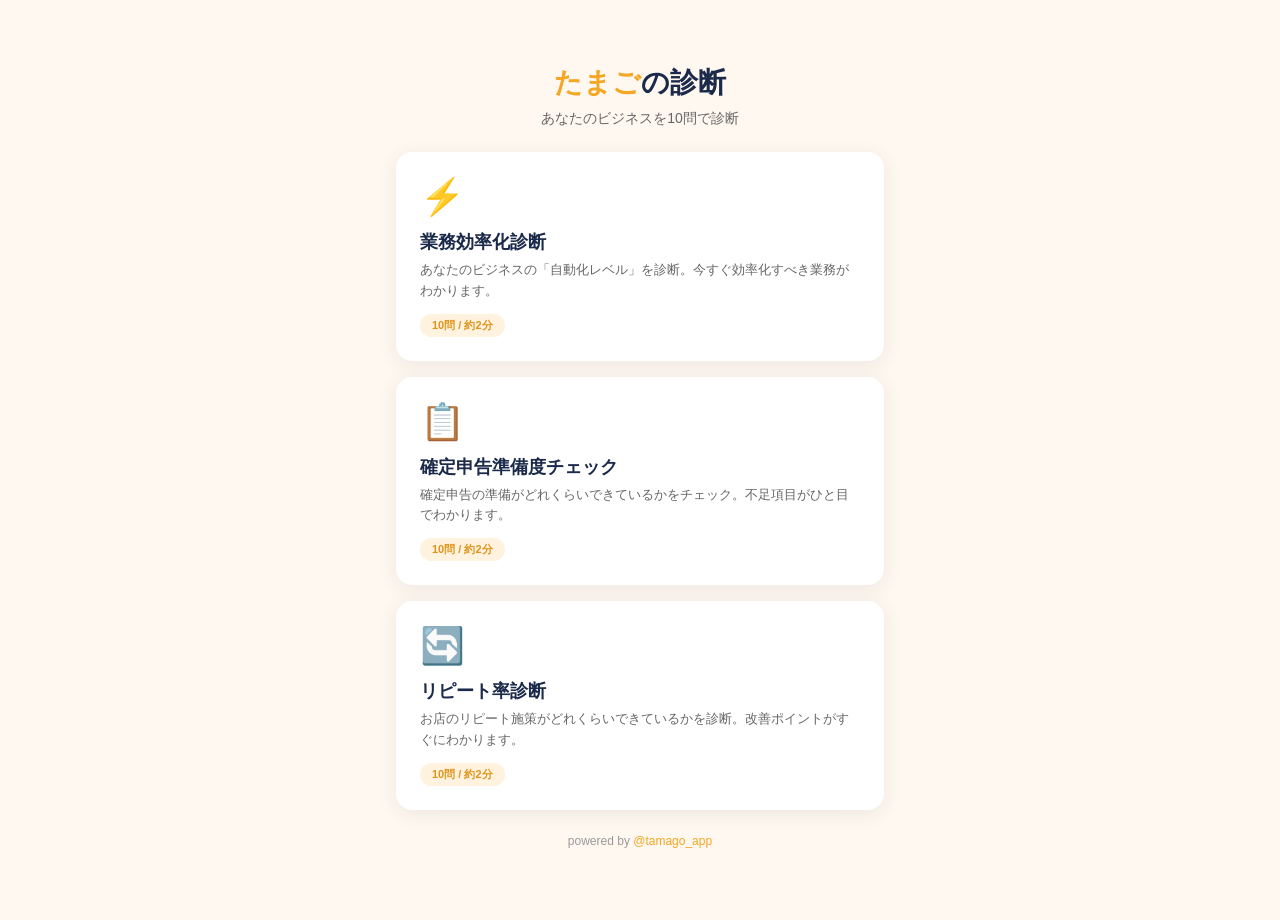
==== index.html @ e2fc1c38 "診断アプリ3本の初期実装 業務効率化診断・確定申告準備度チェック・リピート率診断の3アプリを Vanilla HTML/JS/CSSで実装。共通の診断エンジン・シェア機能・LIFFスタブを share" ====
<!DOCTYPE html>
<html lang="ja">
<head>
  <meta charset="UTF-8">
  <meta name="viewport" content="width=device-width, initial-scale=1.0">
  <title>たまごの診断 | ビジネス診断アプリ</title>
  <meta name="description" content="あなたのビジネスを10問で診断！業務効率化・確定申告・リピート率、3つの診断をお試しください。">
  <meta property="og:title" content="たまごの診断 | ビジネス診断アプリ">
  <meta property="og:description" content="あなたのビジネスを10問で診断！3つの無料診断をお試しください。">
  <meta property="og:type" content="website">
  <link rel="stylesheet" href="style.css">
</head>
<body>
  <div class="screen">
    <div class="container">
      <div class="top-hero">
        <h1 class="top-logo"><span>たまご</span>の診断</h1>
        <p class="top-subtitle">あなたのビジネスを10問で診断</p>
      </div>

      <div class="app-cards">
        <a href="apps/efficiency/" class="app-card">
          <div class="app-card-icon">⚡</div>
          <h2 class="app-card-title">業務効率化診断</h2>
          <p class="app-card-desc">あなたのビジネスの「自動化レベル」を診断。今すぐ効率化すべき業務がわかります。</p>
          <span class="app-card-tag">10問 / 約2分</span>
        </a>

        <a href="apps/tax-prep/" class="app-card">
          <div class="app-card-icon">📋</div>
          <h2 class="app-card-title">確定申告準備度チェック</h2>
          <p class="app-card-desc">確定申告の準備がどれくらいできているかをチェック。不足項目がひと目でわかります。</p>
          <span class="app-card-tag">10問 / 約2分</span>
        </a>

        <a href="apps/repeat-rate/" class="app-card">
          <div class="app-card-icon">🔄</div>
          <h2 class="app-card-title">リピート率診断</h2>
          <p class="app-card-desc">お店のリピート施策がどれくらいできているかを診断。改善ポイントがすぐにわかります。</p>
          <span class="app-card-tag">10問 / 約2分</span>
        </a>
      </div>

      <div class="footer">
        <p>powered by <a href="https://www.instagram.com/tamago_app" target="_blank" rel="noopener">@tamago_app</a></p>
      </div>
    </div>
  </div>
</body>
</html>
---- style.css ----
/* === リセット・ベース === */
* {
  margin: 0;
  padding: 0;
  box-sizing: border-box;
}

:root {
  --primary: #F5A623;
  --primary-dark: #E0941A;
  --secondary: #1B2A4A;
  --bg: #FFF8F0;
  --success: #27AE60;
  --danger: #E74C3C;
  --text: #333;
  --text-light: #666;
  --border: #E8DDD2;
  --card-bg: #fff;
  --shadow: 0 4px 20px rgba(27, 42, 74, 0.08);
}

body {
  font-family: -apple-system, BlinkMacSystemFont, 'Hiragino Sans', 'Hiragino Kaku Gothic ProN', Meiryo, sans-serif;
  background: var(--bg);
  color: var(--text);
  min-height: 100vh;
}

.hidden {
  display: none !important;
}

/* === 共通レイアウト === */
.screen {
  min-height: 100vh;
  display: flex;
  align-items: center;
  justify-content: center;
  padding: 24px 0;
}

.container {
  width: 100%;
  max-width: 520px;
  margin: 0 auto;
  padding: 0 16px 24px;
}

/* === ボタン === */
.btn {
  display: inline-block;
  padding: 14px 32px;
  border: none;
  border-radius: 30px;
  font-size: 16px;
  font-weight: 700;
  cursor: pointer;
  transition: transform 0.15s, box-shadow 0.15s;
  text-align: center;
  text-decoration: none;
}

.btn:hover {
  transform: translateY(-2px);
  box-shadow: 0 4px 12px rgba(0, 0, 0, 0.15);
}

.btn:active {
  transform: scale(0.97);
}

.btn-primary {
  background: var(--primary);
  color: #fff;
}

.btn-primary:hover {
  background: var(--primary-dark);
}

.btn-secondary {
  background: #E8EDF2;
  color: #555;
}

.btn-outline {
  background: #fff;
  color: var(--primary);
  border: 2px solid var(--primary);
}

.btn-outline:hover {
  background: var(--primary);
  color: #fff;
}

/* === トップページ（選択画面） === */
.top-hero {
  text-align: center;
  padding: 40px 0 24px;
}

.top-logo {
  font-size: 28px;
  font-weight: 800;
  color: var(--secondary);
  margin-bottom: 8px;
}

.top-logo span {
  color: var(--primary);
}

.top-subtitle {
  font-size: 14px;
  color: var(--text-light);
}

.app-cards {
  display: flex;
  flex-direction: column;
  gap: 16px;
}

.app-card {
  background: var(--card-bg);
  border-radius: 16px;
  padding: 24px;
  box-shadow: var(--shadow);
  text-decoration: none;
  color: inherit;
  transition: transform 0.2s, box-shadow 0.2s;
  display: block;
}

.app-card:hover {
  transform: translateY(-3px);
  box-shadow: 0 8px 28px rgba(27, 42, 74, 0.12);
}

.app-card-icon {
  font-size: 36px;
  margin-bottom: 12px;
}

.app-card-title {
  font-size: 18px;
  font-weight: 700;
  color: var(--secondary);
  margin-bottom: 6px;
}

.app-card-desc {
  font-size: 13px;
  color: var(--text-light);
  line-height: 1.6;
}

.app-card-tag {
  display: inline-block;
  margin-top: 12px;
  padding: 4px 12px;
  background: #FFF3E0;
  color: var(--primary-dark);
  font-size: 11px;
  font-weight: 700;
  border-radius: 20px;
}

/* === 診断アプリ共通: イントロ画面 === */
.intro-card {
  background: var(--card-bg);
  border-radius: 16px;
  padding: 32px 24px;
  text-align: center;
  box-shadow: var(--shadow);
}

.intro-icon {
  font-size: 48px;
  margin-bottom: 16px;
}

.intro-title {
  font-size: 22px;
  font-weight: 800;
  color: var(--secondary);
  margin-bottom: 8px;
}

.intro-desc {
  font-size: 14px;
  color: var(--text-light);
  line-height: 1.7;
  margin-bottom: 24px;
}

.intro-meta {
  display: flex;
  justify-content: center;
  gap: 16px;
  margin-bottom: 24px;
  font-size: 13px;
  color: var(--text-light);
}

.intro-meta span {
  display: flex;
  align-items: center;
  gap: 4px;
}

.start-btn {
  width: 100%;
  max-width: 280px;
  font-size: 17px;
  padding: 16px 32px;
}

/* === 診断アプリ共通: クイズ画面 === */
.quiz-header {
  padding: 16px 0;
}

.progress-info {
  text-align: center;
  font-size: 14px;
  font-weight: 700;
  color: var(--primary-dark);
  margin-bottom: 8px;
}

.progress-bar {
  width: 100%;
  height: 8px;
  background: var(--border);
  border-radius: 4px;
  overflow: hidden;
}

.progress-fill {
  height: 100%;
  background: linear-gradient(90deg, var(--primary), #FFD180);
  border-radius: 4px;
  transition: width 0.4s ease;
  width: 0%;
}

.quiz-body {
  background: var(--card-bg);
  border-radius: 16px;
  padding: 24px;
  box-shadow: var(--shadow);
  text-align: center;
}

.question-category {
  display: inline-block;
  background: var(--secondary);
  color: #fff;
  font-size: 11px;
  font-weight: 700;
  padding: 4px 14px;
  border-radius: 20px;
  margin-bottom: 16px;
}

.question-text {
  font-size: 17px;
  font-weight: 700;
  line-height: 1.6;
  margin-bottom: 24px;
  color: var(--text);
}

.choices-container {
  display: flex;
  flex-direction: column;
  gap: 10px;
}

.choice-btn {
  width: 100%;
  padding: 14px 20px;
  background: #FFF8F0;
  border: 2px solid var(--border);
  border-radius: 12px;
  font-size: 15px;
  font-weight: 600;
  color: #444;
  cursor: pointer;
  transition: all 0.2s;
  text-align: left;
}

.choice-btn:hover {
  border-color: var(--primary);
  background: #FFF3E0;
}

.choice-btn.selected {
  border-color: var(--primary);
  background: var(--primary);
  color: #fff;
}

.choice-btn.disabled {
  pointer-events: none;
}

/* === 診断アプリ共通: 結果画面 === */
.result-card {
  background: var(--card-bg);
  border-radius: 16px;
  padding: 32px 24px;
  text-align: center;
  box-shadow: var(--shadow);
}

.result-label {
  font-size: 13px;
  color: var(--text-light);
  margin-bottom: 8px;
}

.result-title {
  font-size: 22px;
  font-weight: 800;
  color: var(--secondary);
  margin-bottom: 4px;
}

.result-level {
  font-size: 24px;
  font-weight: 800;
  color: var(--primary);
  margin-bottom: 20px;
}

/* 円グラフ */
.result-chart {
  width: 160px;
  height: 160px;
  border-radius: 50%;
  margin: 0 auto 16px;
  display: flex;
  align-items: center;
  justify-content: center;
  position: relative;
}

.chart-inner {
  width: 120px;
  height: 120px;
  border-radius: 50%;
  background: #fff;
  display: flex;
  flex-direction: column;
  align-items: center;
  justify-content: center;
  position: relative;
  z-index: 1;
}

.result-percent {
  font-size: 32px;
  font-weight: 800;
  color: var(--primary);
}

.result-score {
  font-size: 13px;
  color: #888;
}

.result-message {
  font-size: 15px;
  color: var(--text-light);
  line-height: 1.7;
  margin-bottom: 24px;
}

/* レコメンドセクション */
.recommend-section {
  margin-top: 24px;
  text-align: left;
}

.recommend-title {
  font-size: 16px;
  font-weight: 700;
  color: var(--secondary);
  margin-bottom: 12px;
  text-align: center;
}

.recommend-item {
  background: #FFF8F0;
  border: 1px solid var(--border);
  border-radius: 12px;
  padding: 16px;
  margin-bottom: 10px;
}

.recommend-item-header {
  display: flex;
  align-items: center;
  gap: 8px;
  margin-bottom: 6px;
}

.recommend-number {
  width: 24px;
  height: 24px;
  background: var(--primary);
  color: #fff;
  border-radius: 50%;
  display: flex;
  align-items: center;
  justify-content: center;
  font-size: 12px;
  font-weight: 700;
  flex-shrink: 0;
}

.recommend-category {
  font-size: 14px;
  font-weight: 700;
  color: var(--secondary);
}

.recommend-advice {
  font-size: 13px;
  color: var(--text-light);
  line-height: 1.6;
  margin-left: 32px;
}

/* === シェアセクション === */
.share-section {
  margin-top: 24px;
}

.share-title {
  font-size: 14px;
  font-weight: 700;
  color: var(--text-light);
  margin-bottom: 12px;
  text-align: center;
}

.share-buttons {
  display: flex;
  gap: 10px;
  justify-content: center;
}

.share-btn {
  flex: 1;
  max-width: 120px;
  padding: 12px 8px;
  border: 2px solid var(--border);
  border-radius: 12px;
  background: #fff;
  font-size: 12px;
  font-weight: 600;
  color: var(--text);
  cursor: pointer;
  transition: all 0.2s;
  text-align: center;
  display: flex;
  flex-direction: column;
  align-items: center;
  gap: 4px;
}

.share-btn:hover {
  border-color: var(--primary);
  background: #FFF3E0;
}

.share-btn-icon {
  font-size: 20px;
}

/* CTA */
.cta-section {
  margin-top: 24px;
  padding: 20px;
  background: linear-gradient(135deg, var(--primary), #FFB74D);
  border-radius: 16px;
  text-align: center;
  color: #fff;
}

.cta-text {
  font-size: 14px;
  font-weight: 700;
  margin-bottom: 12px;
  line-height: 1.6;
}

.cta-btn {
  display: inline-block;
  background: #fff;
  color: var(--primary-dark);
  padding: 10px 24px;
  border-radius: 30px;
  font-size: 14px;
  font-weight: 700;
  text-decoration: none;
  transition: transform 0.15s;
}

.cta-btn:hover {
  transform: translateY(-2px);
}

/* === アクションボタン === */
.result-actions {
  display: flex;
  flex-direction: column;
  gap: 10px;
  margin-top: 24px;
}

.result-actions .btn {
  width: 100%;
}

/* === フッター === */
.footer {
  text-align: center;
  padding: 24px 0;
  font-size: 12px;
  color: #999;
}

.footer a {
  color: var(--primary);
  text-decoration: none;
}

/* === コピー完了トースト === */
.toast {
  position: fixed;
  bottom: 24px;
  left: 50%;
  transform: translateX(-50%) translateY(100px);
  background: var(--secondary);
  color: #fff;
  padding: 12px 24px;
  border-radius: 30px;
  font-size: 14px;
  font-weight: 600;
  opacity: 0;
  transition: transform 0.3s ease, opacity 0.3s ease;
  z-index: 1000;
}

.toast.show {
  transform: translateX(-50%) translateY(0);
  opacity: 1;
}

/* === アニメーション === */
@keyframes fadeIn {
  from { opacity: 0; transform: translateY(10px); }
  to { opacity: 1; transform: translateY(0); }
}

.fade-in {
  animation: fadeIn 0.3s ease;
}

/* === レスポンシブ === */
@media (max-width: 480px) {
  .question-text {
    font-size: 15px;
  }

  .choice-btn {
    font-size: 14px;
    padding: 12px 16px;
  }

  .result-percent {
    font-size: 28px;
  }

  .top-logo {
    font-size: 24px;
  }

  .intro-title {
    font-size: 20px;
  }
}
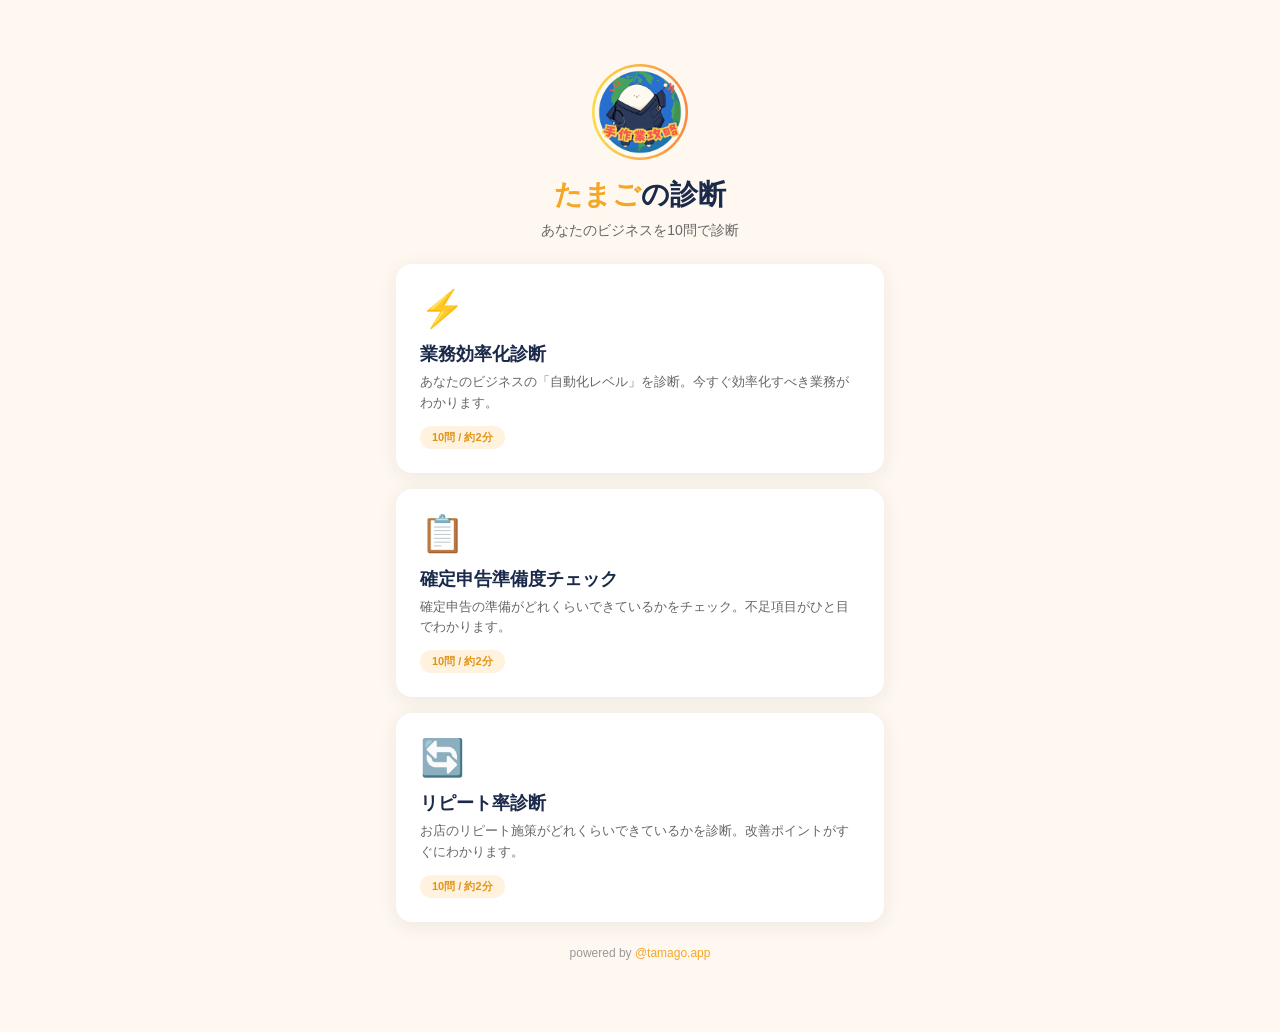
==== commit 6c8831a7: "fix: Instagram誘導を@tamago.appに修正 + アイコン画像追加 - 全ページのInstagramリンクとテキストを tamago_app → tamago.app に修正 - s" ====
--- a/index.html
+++ b/index.html
@@ -14,6 +14,7 @@
   <div class="screen">
     <div class="container">
       <div class="top-hero">
+        <img src="images/icon.png" alt="たまご" class="top-icon">
         <h1 class="top-logo"><span>たまご</span>の診断</h1>
         <p class="top-subtitle">あなたのビジネスを10問で診断</p>
       </div>
@@ -42,7 +43,7 @@
       </div>
 
       <div class="footer">
-        <p>powered by <a href="https://www.instagram.com/tamago_app" target="_blank" rel="noopener">@tamago_app</a></p>
+        <p>powered by <a href="https://www.instagram.com/tamago.app" target="_blank" rel="noopener">@tamago.app</a></p>
       </div>
     </div>
   </div>
--- a/style.css
+++ b/style.css
@@ -100,6 +100,14 @@
   padding: 40px 0 24px;
 }
 
+.top-icon {
+  width: 96px;
+  height: 96px;
+  border-radius: 50%;
+  object-fit: cover;
+  margin-bottom: 12px;
+}
+
 .top-logo {
   font-size: 28px;
   font-weight: 800;
@@ -293,9 +301,11 @@
   text-align: left;
 }
 
-.choice-btn:hover {
-  border-color: var(--primary);
-  background: #FFF3E0;
+@media (hover: hover) {
+  .choice-btn:hover {
+    border-color: var(--primary);
+    background: #FFF3E0;
+  }
 }
 
 .choice-btn.selected {
@@ -493,6 +503,15 @@
   color: #fff;
 }
 
+.cta-icon {
+  width: 72px;
+  height: 72px;
+  border-radius: 50%;
+  object-fit: cover;
+  margin-bottom: 12px;
+  border: 3px solid rgba(255, 255, 255, 0.4);
+}
+
 .cta-text {
   font-size: 14px;
   font-weight: 700;
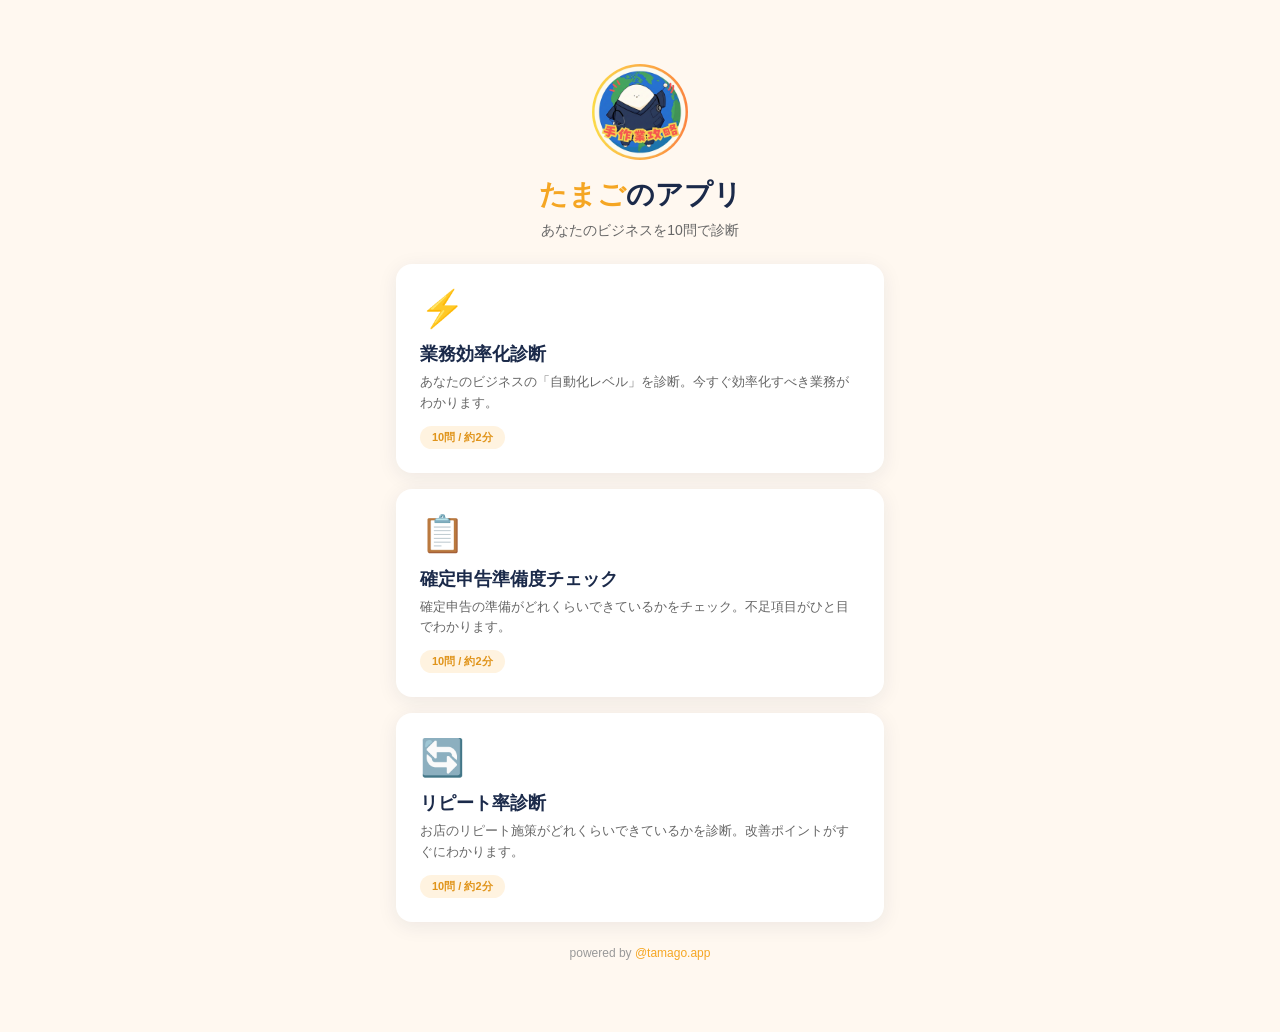
==== commit 3519b269: "公開スケジュール機能: apps.jsで公開日時を管理し自動出し分け - apps.js: アプリ一覧と公開日時の設定ファイルを新規作成 - index.html: ハードコードのカードを廃止、app" ====
--- a/index.html
+++ b/index.html
@@ -3,49 +3,52 @@
 <head>
   <meta charset="UTF-8">
   <meta name="viewport" content="width=device-width, initial-scale=1.0">
-  <title>たまごの診断 | ビジネス診断アプリ</title>
-  <meta name="description" content="あなたのビジネスを10問で診断！業務効率化・確定申告・リピート率、3つの診断をお試しください。">
-  <meta property="og:title" content="たまごの診断 | ビジネス診断アプリ">
-  <meta property="og:description" content="あなたのビジネスを10問で診断！3つの無料診断をお試しください。">
+  <title>たまごのアプリ | ビジネス診断アプリ</title>
+  <meta name="description" content="あなたのビジネスを10問で診断！無料の診断アプリをお試しください。">
+  <meta property="og:title" content="たまごのアプリ | ビジネス診断アプリ">
+  <meta property="og:description" content="あなたのビジネスを10問で診断！無料の診断アプリをお試しください。">
   <meta property="og:type" content="website">
-  <link rel="stylesheet" href="style.css">
+  <link rel="stylesheet" href="style.css?v=3">
+  <script src="https://static.line-scdn.net/liff/edge/2/sdk.js" charset="utf-8"></script>
 </head>
 <body>
   <div class="screen">
     <div class="container">
       <div class="top-hero">
         <img src="images/icon.png" alt="たまご" class="top-icon">
-        <h1 class="top-logo"><span>たまご</span>の診断</h1>
+        <h1 class="top-logo"><span>たまご</span>のアプリ</h1>
         <p class="top-subtitle">あなたのビジネスを10問で診断</p>
       </div>
 
-      <div class="app-cards">
-        <a href="apps/efficiency/" class="app-card">
-          <div class="app-card-icon">⚡</div>
-          <h2 class="app-card-title">業務効率化診断</h2>
-          <p class="app-card-desc">あなたのビジネスの「自動化レベル」を診断。今すぐ効率化すべき業務がわかります。</p>
-          <span class="app-card-tag">10問 / 約2分</span>
-        </a>
-
-        <a href="apps/tax-prep/" class="app-card">
-          <div class="app-card-icon">📋</div>
-          <h2 class="app-card-title">確定申告準備度チェック</h2>
-          <p class="app-card-desc">確定申告の準備がどれくらいできているかをチェック。不足項目がひと目でわかります。</p>
-          <span class="app-card-tag">10問 / 約2分</span>
-        </a>
-
-        <a href="apps/repeat-rate/" class="app-card">
-          <div class="app-card-icon">🔄</div>
-          <h2 class="app-card-title">リピート率診断</h2>
-          <p class="app-card-desc">お店のリピート施策がどれくらいできているかを診断。改善ポイントがすぐにわかります。</p>
-          <span class="app-card-tag">10問 / 約2分</span>
-        </a>
-      </div>
+      <div id="app-cards" class="app-cards"></div>
 
       <div class="footer">
         <p>powered by <a href="https://www.instagram.com/tamago.app" target="_blank" rel="noopener">@tamago.app</a></p>
       </div>
     </div>
   </div>
+  <script src="apps.js?v=3"></script>
+  <script src="shared/liff.js?v=3"></script>
+  <script>
+    ShindanLiff.init();
+
+    var now = new Date();
+    var container = document.getElementById("app-cards");
+    var published = APP_LIST.filter(function (app) {
+      return new Date(app.publishDate) <= now;
+    });
+
+    published.forEach(function (app) {
+      var card = document.createElement("a");
+      card.href = app.path;
+      card.className = "app-card";
+      card.innerHTML =
+        '<div class="app-card-icon">' + app.icon + '</div>' +
+        '<h2 class="app-card-title">' + app.title + '</h2>' +
+        '<p class="app-card-desc">' + app.desc + '</p>' +
+        '<span class="app-card-tag">' + app.tag + '</span>';
+      container.appendChild(card);
+    });
+  </script>
 </body>
 </html>
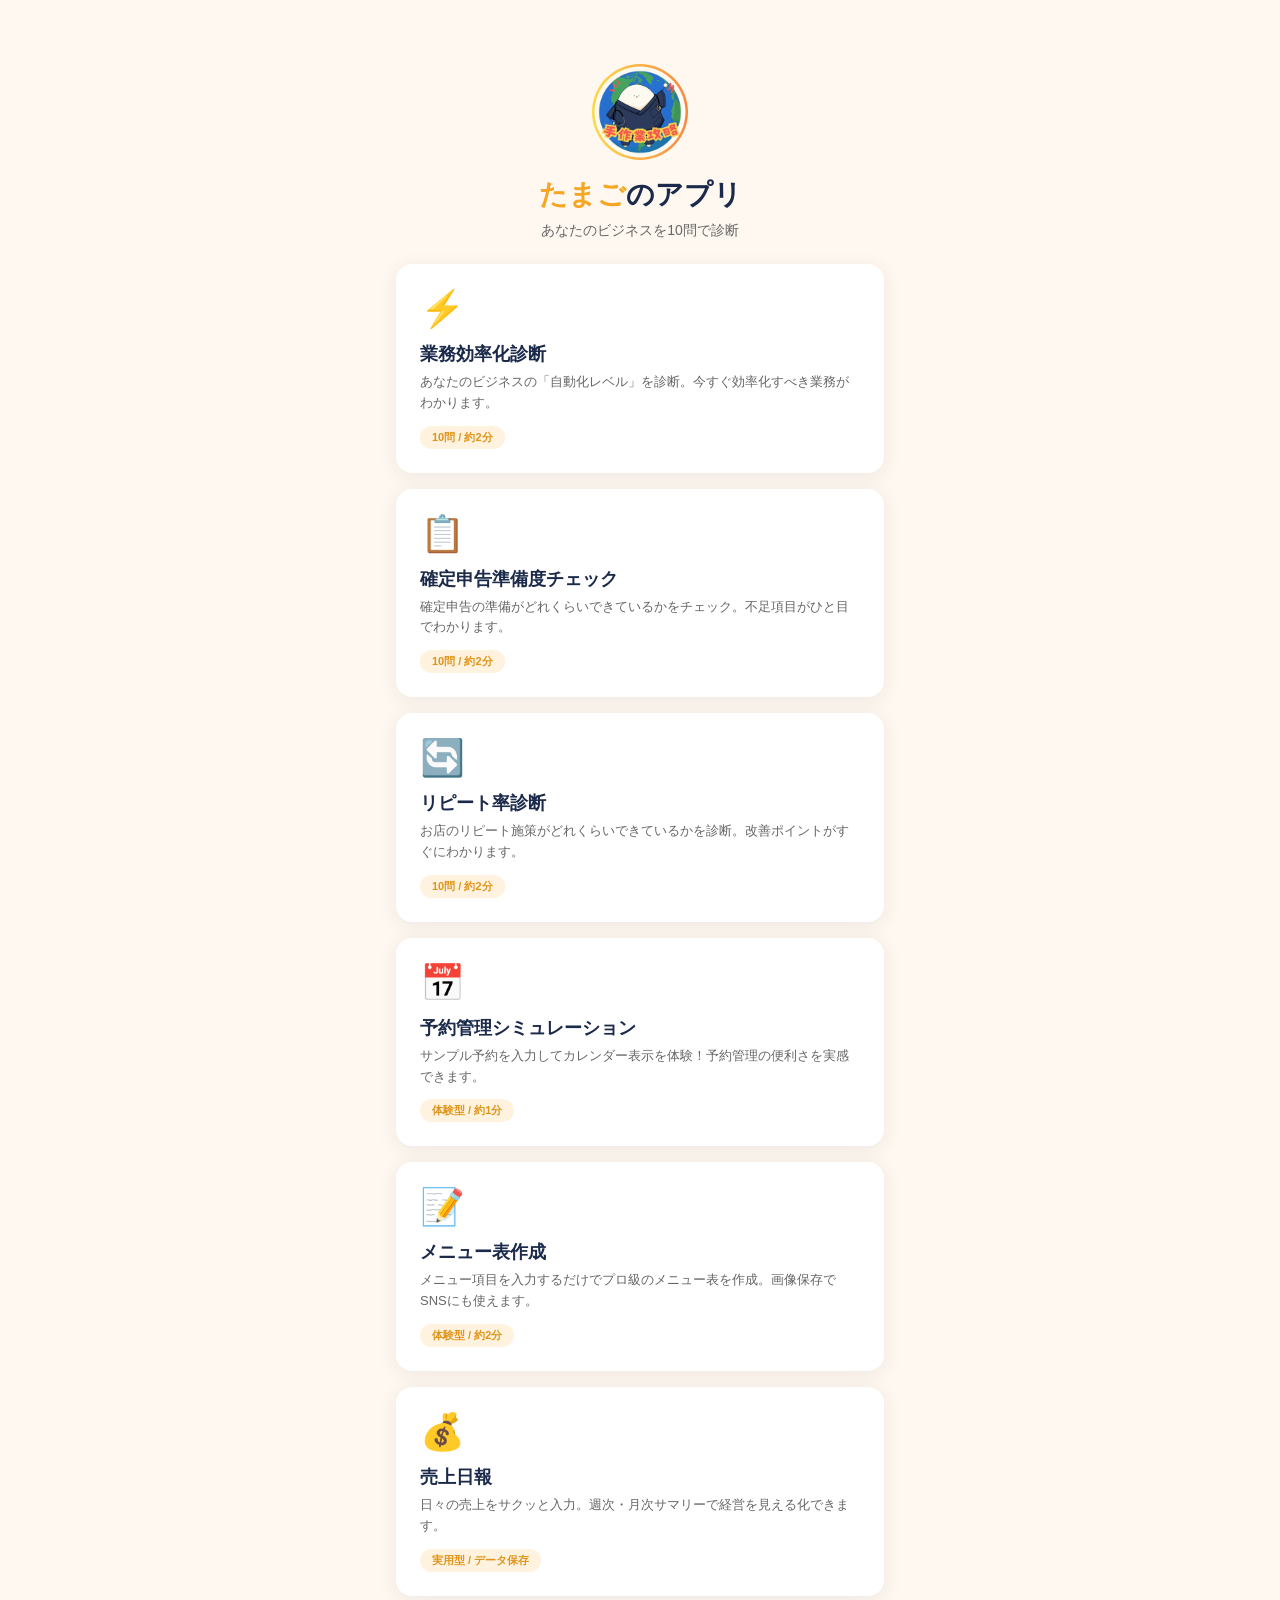
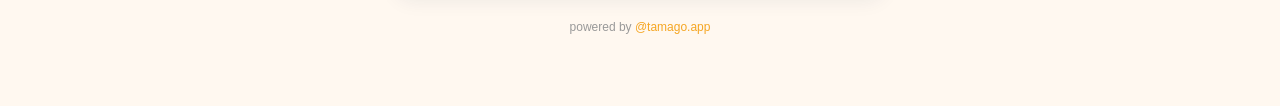
==== commit 93fd4451: "feat: 第1週サロン・整体院テーマ3アプリを追加 - 予約管理シミュレーション（体験型）: サンプル予約入力→カレンダー+リスト表示 - メニュー表作成（体験型）: メニュー項目入力→プレビュー→" ====
--- a/index.html
+++ b/index.html
@@ -8,7 +8,7 @@
   <meta property="og:title" content="たまごのアプリ | ビジネス診断アプリ">
   <meta property="og:description" content="あなたのビジネスを10問で診断！無料の診断アプリをお試しください。">
   <meta property="og:type" content="website">
-  <link rel="stylesheet" href="style.css?v=3">
+  <link rel="stylesheet" href="style.css?v=4">
   <script src="https://static.line-scdn.net/liff/edge/2/sdk.js" charset="utf-8"></script>
 </head>
 <body>
@@ -27,28 +27,50 @@
       </div>
     </div>
   </div>
-  <script src="apps.js?v=3"></script>
-  <script src="shared/liff.js?v=3"></script>
+  <script src="apps.js?v=4"></script>
+  <script src="shared/liff.js?v=4"></script>
   <script>
+    var GAS_API = "https://script.google.com/macros/s/AKfycbx6ybbTIA_BNu1c-7RwzAgI-dCtZ2Fv_I5jhgql_27oNYapDsaYDwgNbmfpa8fWZG_K/exec";
+
     ShindanLiff.init();
 
-    var now = new Date();
-    var container = document.getElementById("app-cards");
-    var published = APP_LIST.filter(function (app) {
-      return new Date(app.publishDate) <= now;
-    });
+    function renderApps(apps) {
+      var container = document.getElementById("app-cards");
+      container.innerHTML = "";
+      apps.forEach(function (app) {
+        var card = document.createElement("a");
+        card.href = app.path;
+        card.className = "app-card";
+        card.innerHTML =
+          '<div class="app-card-icon">' + app.icon + '</div>' +
+          '<h2 class="app-card-title">' + app.title + '</h2>' +
+          '<p class="app-card-desc">' + app.desc + '</p>' +
+          '<span class="app-card-tag">' + app.tag + '</span>';
+        container.appendChild(card);
+      });
+    }
 
-    published.forEach(function (app) {
-      var card = document.createElement("a");
-      card.href = app.path;
-      card.className = "app-card";
-      card.innerHTML =
-        '<div class="app-card-icon">' + app.icon + '</div>' +
-        '<h2 class="app-card-title">' + app.title + '</h2>' +
-        '<p class="app-card-desc">' + app.desc + '</p>' +
-        '<span class="app-card-tag">' + app.tag + '</span>';
-      container.appendChild(card);
-    });
+    // GASから取得 → 失敗時はapps.jsのローカルデータにフォールバック
+    fetch(GAS_API)
+      .then(function (res) { return res.json(); })
+      .then(function (data) {
+        if (data.ok && data.apps && data.apps.length > 0) {
+          renderApps(data.apps);
+        } else {
+          fallbackToLocal();
+        }
+      })
+      .catch(function () {
+        fallbackToLocal();
+      });
+
+    function fallbackToLocal() {
+      var now = new Date();
+      var published = APP_LIST.filter(function (app) {
+        return new Date(app.publishDate) <= now;
+      });
+      renderApps(published);
+    }
   </script>
 </body>
 </html>
--- a/style.css
+++ b/style.css
@@ -592,6 +592,493 @@
   animation: fadeIn 0.3s ease;
 }
 
+/* === フォーム系アプリ共通 === */
+.form-group {
+  margin-bottom: 16px;
+  text-align: left;
+}
+
+.form-label {
+  display: block;
+  font-size: 13px;
+  font-weight: 700;
+  color: var(--secondary);
+  margin-bottom: 6px;
+}
+
+.form-input,
+.form-select {
+  width: 100%;
+  padding: 12px 14px;
+  border: 2px solid var(--border);
+  border-radius: 12px;
+  font-size: 15px;
+  font-family: inherit;
+  background: #fff;
+  color: var(--text);
+  transition: border-color 0.2s;
+  -webkit-appearance: none;
+}
+
+.form-input:focus,
+.form-select:focus {
+  outline: none;
+  border-color: var(--primary);
+}
+
+.form-input.input-error {
+  border-color: var(--danger);
+}
+
+.form-input::placeholder {
+  color: #bbb;
+}
+
+.form-row {
+  display: flex;
+  gap: 10px;
+}
+
+.form-row .form-group {
+  flex: 1;
+}
+
+.form-hint {
+  font-size: 11px;
+  color: #999;
+  margin-top: 4px;
+}
+
+/* === データカード === */
+.data-card {
+  background: var(--card-bg);
+  border-radius: 12px;
+  padding: 14px 16px;
+  box-shadow: 0 2px 8px rgba(0,0,0,0.06);
+  margin-bottom: 10px;
+  display: flex;
+  align-items: center;
+  gap: 12px;
+}
+
+.data-card-icon {
+  width: 40px;
+  height: 40px;
+  border-radius: 10px;
+  display: flex;
+  align-items: center;
+  justify-content: center;
+  font-size: 18px;
+  flex-shrink: 0;
+}
+
+.data-card-body {
+  flex: 1;
+  min-width: 0;
+}
+
+.data-card-title {
+  font-size: 14px;
+  font-weight: 700;
+  color: var(--text);
+}
+
+.data-card-sub {
+  font-size: 12px;
+  color: var(--text-light);
+  margin-top: 2px;
+}
+
+.data-card-right {
+  text-align: right;
+  flex-shrink: 0;
+}
+
+.data-card-amount {
+  font-size: 16px;
+  font-weight: 800;
+  color: var(--secondary);
+}
+
+.data-card-delete {
+  background: none;
+  border: none;
+  color: #ccc;
+  font-size: 18px;
+  cursor: pointer;
+  padding: 4px;
+}
+
+.data-card-delete:hover {
+  color: var(--danger);
+}
+
+/* === カレンダーグリッド === */
+.calendar {
+  background: var(--card-bg);
+  border-radius: 16px;
+  padding: 16px;
+  box-shadow: var(--shadow);
+  margin-bottom: 16px;
+}
+
+.calendar-header {
+  display: flex;
+  justify-content: space-between;
+  align-items: center;
+  margin-bottom: 12px;
+}
+
+.calendar-title {
+  font-size: 16px;
+  font-weight: 700;
+  color: var(--secondary);
+}
+
+.calendar-nav {
+  background: none;
+  border: none;
+  font-size: 18px;
+  cursor: pointer;
+  padding: 4px 8px;
+  color: var(--text-light);
+}
+
+.calendar-weekdays {
+  display: grid;
+  grid-template-columns: repeat(7, 1fr);
+  text-align: center;
+  font-size: 11px;
+  font-weight: 700;
+  color: var(--text-light);
+  margin-bottom: 4px;
+}
+
+.calendar-days {
+  display: grid;
+  grid-template-columns: repeat(7, 1fr);
+  gap: 2px;
+}
+
+.calendar-day {
+  aspect-ratio: 1;
+  display: flex;
+  align-items: center;
+  justify-content: center;
+  font-size: 13px;
+  border-radius: 8px;
+  position: relative;
+}
+
+.calendar-day.today {
+  font-weight: 700;
+  color: var(--primary);
+}
+
+.calendar-day.other-month {
+  color: #ddd;
+}
+
+.calendar-day.has-event {
+  background: #FFF3E0;
+  font-weight: 700;
+  color: var(--primary-dark);
+  cursor: pointer;
+}
+
+.calendar-day.has-event::after {
+  content: "";
+  position: absolute;
+  bottom: 3px;
+  width: 4px;
+  height: 4px;
+  border-radius: 50%;
+  background: var(--primary);
+}
+
+/* === タブナビゲーション === */
+.tab-nav {
+  display: flex;
+  background: var(--card-bg);
+  border-radius: 12px;
+  padding: 4px;
+  box-shadow: 0 2px 8px rgba(0,0,0,0.06);
+  margin-bottom: 16px;
+}
+
+.tab-btn {
+  flex: 1;
+  padding: 10px 8px;
+  border: none;
+  background: none;
+  font-size: 13px;
+  font-weight: 600;
+  color: var(--text-light);
+  border-radius: 10px;
+  cursor: pointer;
+  transition: all 0.2s;
+}
+
+.tab-btn.active {
+  background: var(--primary);
+  color: #fff;
+  font-weight: 700;
+}
+
+.tab-content {
+  display: none;
+}
+
+.tab-content.active {
+  display: block;
+}
+
+/* === 統計カード === */
+.stat-row {
+  display: flex;
+  gap: 10px;
+  margin-bottom: 16px;
+}
+
+.stat-card {
+  flex: 1;
+  background: var(--card-bg);
+  border-radius: 12px;
+  padding: 14px 12px;
+  text-align: center;
+  box-shadow: 0 2px 8px rgba(0,0,0,0.06);
+}
+
+.stat-label {
+  font-size: 11px;
+  color: var(--text-light);
+  margin-bottom: 4px;
+}
+
+.stat-value {
+  font-size: 22px;
+  font-weight: 800;
+  color: var(--secondary);
+}
+
+.stat-unit {
+  font-size: 12px;
+  font-weight: 400;
+  color: var(--text-light);
+}
+
+/* === CSS棒グラフ === */
+.bar-chart {
+  margin: 16px 0;
+}
+
+.bar-row {
+  display: flex;
+  align-items: center;
+  margin-bottom: 8px;
+  gap: 8px;
+}
+
+.bar-label {
+  width: 40px;
+  font-size: 12px;
+  color: var(--text-light);
+  text-align: right;
+  flex-shrink: 0;
+}
+
+.bar-track {
+  flex: 1;
+  height: 24px;
+  background: #f0ebe4;
+  border-radius: 6px;
+  overflow: hidden;
+}
+
+.bar-fill {
+  height: 100%;
+  background: linear-gradient(90deg, var(--primary), #FFB74D);
+  border-radius: 6px;
+  transition: width 0.6s ease;
+  min-width: 0;
+}
+
+.bar-value {
+  width: 70px;
+  font-size: 13px;
+  font-weight: 700;
+  color: var(--text);
+  flex-shrink: 0;
+}
+
+/* === メニュー表プレビュー === */
+.menu-preview {
+  background: #fff;
+  border-radius: 16px;
+  padding: 32px 24px;
+  box-shadow: var(--shadow);
+  text-align: center;
+}
+
+.menu-preview-header {
+  border-bottom: 2px solid var(--secondary);
+  padding-bottom: 16px;
+  margin-bottom: 24px;
+}
+
+.menu-preview-shop {
+  font-size: 24px;
+  font-weight: 800;
+  color: var(--secondary);
+  margin-bottom: 4px;
+}
+
+.menu-preview-subtitle {
+  font-size: 13px;
+  color: var(--text-light);
+  letter-spacing: 2px;
+}
+
+.menu-category-section {
+  margin-bottom: 20px;
+  text-align: left;
+}
+
+.menu-category-title {
+  font-size: 15px;
+  font-weight: 700;
+  color: var(--primary-dark);
+  border-bottom: 1px solid var(--border);
+  padding-bottom: 6px;
+  margin-bottom: 10px;
+}
+
+.menu-item-row {
+  display: flex;
+  justify-content: space-between;
+  align-items: baseline;
+  padding: 6px 0;
+  border-bottom: 1px dotted #e0d8cc;
+}
+
+.menu-item-name {
+  font-size: 14px;
+  font-weight: 600;
+  color: var(--text);
+}
+
+.menu-item-desc {
+  font-size: 11px;
+  color: var(--text-light);
+  margin-top: 2px;
+}
+
+.menu-item-price {
+  font-size: 15px;
+  font-weight: 700;
+  color: var(--secondary);
+  white-space: nowrap;
+  margin-left: 12px;
+}
+
+/* === サンプルデータボタン === */
+.sample-btn {
+  display: inline-block;
+  padding: 8px 16px;
+  background: #E8EDF2;
+  color: #555;
+  border: none;
+  border-radius: 20px;
+  font-size: 12px;
+  font-weight: 600;
+  cursor: pointer;
+  margin-bottom: 16px;
+}
+
+.sample-btn:hover {
+  background: #dce3ea;
+}
+
+/* === 動的追加エリア === */
+.dynamic-list {
+  margin-bottom: 16px;
+}
+
+.add-btn {
+  width: 100%;
+  padding: 10px;
+  border: 2px dashed var(--border);
+  border-radius: 12px;
+  background: none;
+  font-size: 14px;
+  color: var(--text-light);
+  cursor: pointer;
+  transition: all 0.2s;
+}
+
+.add-btn:hover {
+  border-color: var(--primary);
+  color: var(--primary);
+}
+
+/* === 空状態 === */
+.empty-state {
+  text-align: center;
+  padding: 32px 16px;
+  color: var(--text-light);
+}
+
+.empty-state-icon {
+  font-size: 40px;
+  margin-bottom: 8px;
+}
+
+.empty-state-text {
+  font-size: 14px;
+  line-height: 1.6;
+}
+
+/* === 予約リスト === */
+.reservation-list {
+  margin-top: 16px;
+}
+
+.reservation-item {
+  background: var(--card-bg);
+  border-radius: 12px;
+  padding: 14px 16px;
+  box-shadow: 0 2px 8px rgba(0,0,0,0.06);
+  margin-bottom: 10px;
+  border-left: 4px solid var(--primary);
+}
+
+.reservation-time {
+  font-size: 13px;
+  font-weight: 700;
+  color: var(--primary-dark);
+}
+
+.reservation-name {
+  font-size: 15px;
+  font-weight: 700;
+  color: var(--text);
+  margin-top: 2px;
+}
+
+.reservation-menu {
+  font-size: 12px;
+  color: var(--text-light);
+  margin-top: 2px;
+}
+
+/* === セクション区切り === */
+.section-title {
+  font-size: 15px;
+  font-weight: 700;
+  color: var(--secondary);
+  margin: 20px 0 10px;
+}
+
 /* === レスポンシブ === */
 @media (max-width: 480px) {
   .question-text {
@@ -614,4 +1101,16 @@
   .intro-title {
     font-size: 20px;
   }
-}
+
+  .stat-value {
+    font-size: 18px;
+  }
+
+  .menu-preview {
+    padding: 24px 16px;
+  }
+
+  .menu-preview-shop {
+    font-size: 20px;
+  }
+}
